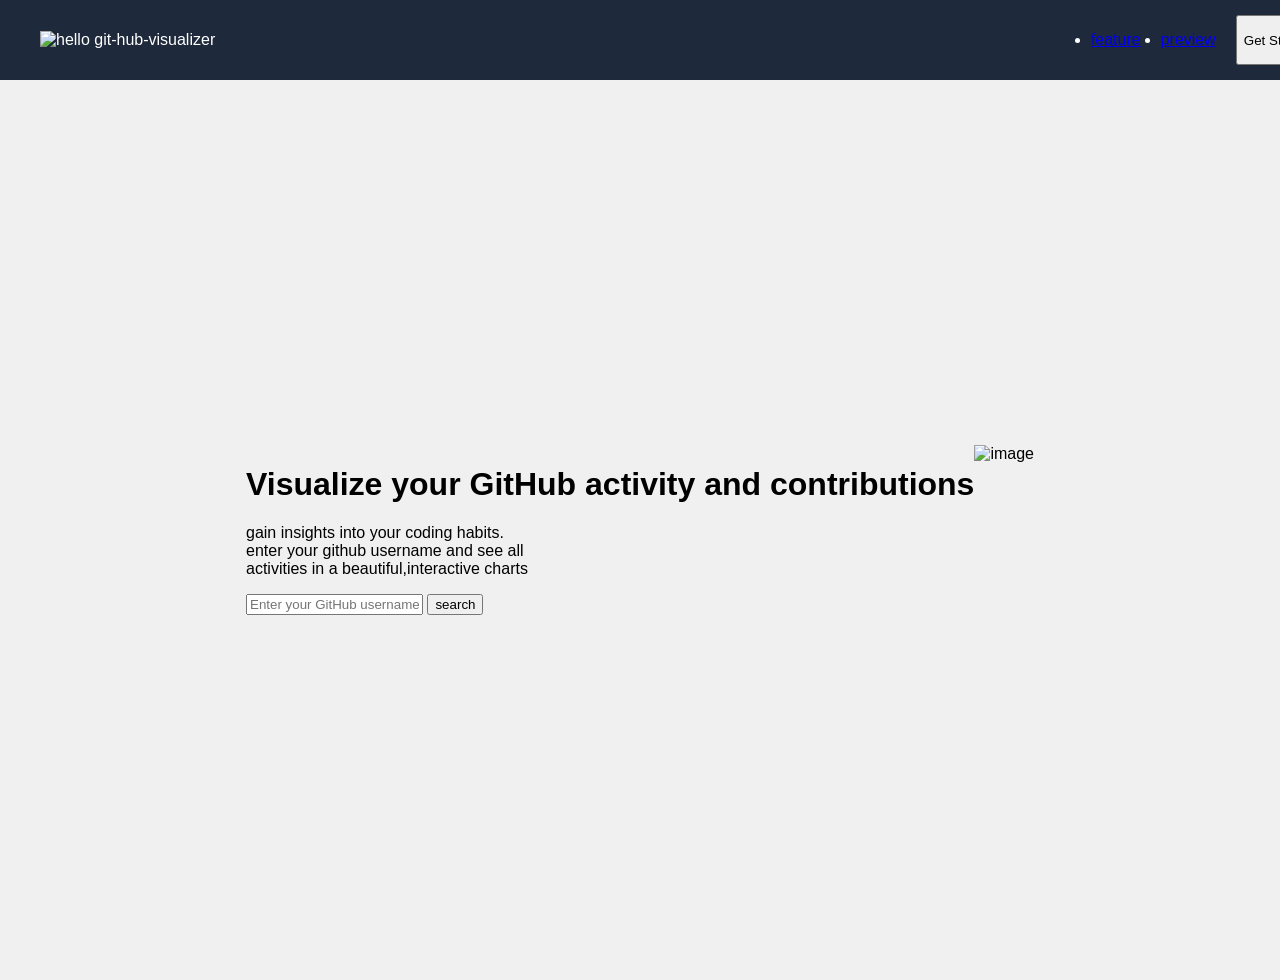
==== index.html @ facfb9b6 "@@@" ====
<!DOCTYPE html>
<html lang="en">
<head>
    <meta charset="UTF-8">
    <meta name="viewport" content="width=device-width, initial-scale=1.0">
    <title>git-hub-visualizer</title>
    <link rel="stylesheet" href="style.css">
</head>
<body>
    <header class="header">
            <div class="logo">
                <img src="" alt="hello" srcset="">
                <span>git-hub-visualizer</span>
            </div>
            <nav class="nav">
                <ul class="links">
                    <li><a href="#">feature</a></li>
                    <li><a href="#">preview</a></li>
                </ul>
                <button>Get Started</button>
            </nav>
    </header>
    <main class="main">
        <div class="container">
            <div class="left">
                <h1 class="main_head">Visualize your GitHub activity and contributions</h1>
                <p class="main_para">
                    gain insights into your coding habits. <br>
                    enter your github username and see all <br>
                    activities in a beautiful,interactive charts
                </p>
                <input type="text" id="input" placeholder="Enter your GitHub username">
                <button id="search-btn">search</button>
            </div>
            <div class="right">
                <img src="" alt="image  " srcset="">
            </div>
        </div>
    </main>
  
       <script src="script.js"></script>
</body>
</html>
---- style.css ----
body {
    margin: 0;
    font-family: Arial, sans-serif;
    background-color: #f0f0f0;
    height: 100vh;
}

/* header elements */

.header {
    width: 100% ;
    display: flex;
    justify-content: space-between;
    align-items: center;
    padding: 15px 40px;
    background-color: #1e293b;
    color: #fff;

}
.nav{
    display: flex;
    gap:20px;
    text-decoration: none;
}

.links {
    display: flex;
    gap: 20px;
    text-decoration: none ;
}

.button {
    padding: 10px 20px;
    background-color: rgb(189, 116, 22);
    color: #fff;
    border: none;
    border-radius: 5px;
    cursor: pointer;
}

/* ......... */

.main {
    display: flex;
    justify-content: center;
    align-items: center;
    height: 100%;
}

.container {
    
    padding: 20px;
    display: flex;
}
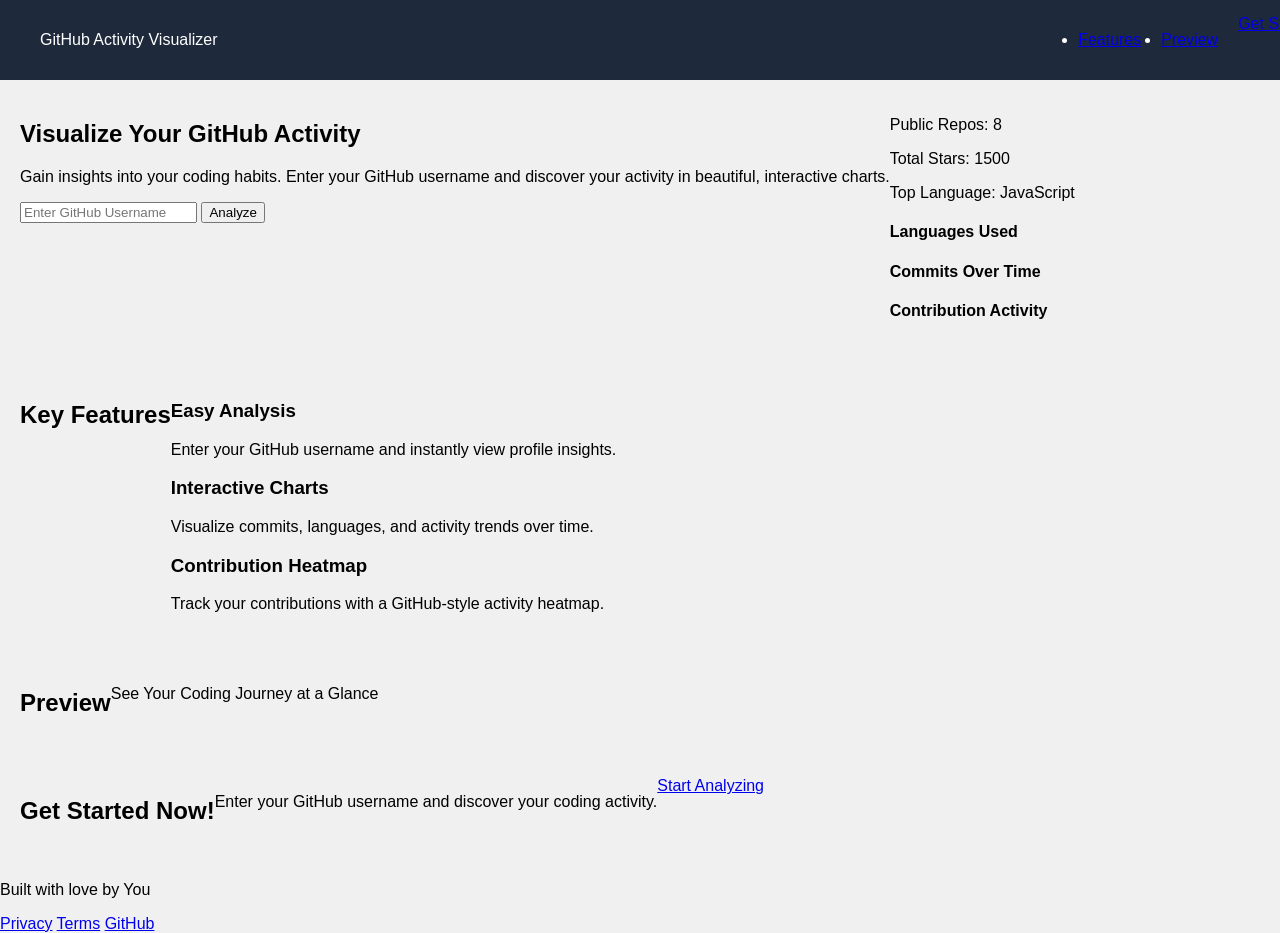
==== commit a6db6f2b: "feat : adding page elements" ====
--- a/index.html
+++ b/index.html
@@ -3,41 +3,118 @@
 <head>
     <meta charset="UTF-8">
     <meta name="viewport" content="width=device-width, initial-scale=1.0">
-    <title>git-hub-visualizer</title>
+    <title>GitHub Activity Visualizer</title>
     <link rel="stylesheet" href="style.css">
 </head>
 <body>
+    <div class="page-bg"></div>
     <header class="header">
-            <div class="logo">
-                <img src="" alt="hello" srcset="">
-                <span>git-hub-visualizer</span>
+        <div class="logo">GitHub Activity Visualizer</div>
+        <nav class="nav">
+            <ul class="links">
+                <li><a href="#features">Features</a></li>
+                <li><a href="#preview">Preview</a></li>
+            </ul>
+            <a class="primary-btn small" href="#get-started">Get Started</a>
+        </nav>
+    </header>
+
+    <main>
+        <section class="hero section">
+            <div class="container hero-grid">
+                <div class="left">
+                    <h1 class="main-head">Visualize Your GitHub Activity</h1>
+                    <p class="main-para">
+                        Gain insights into your coding habits. Enter your GitHub username and discover your activity
+                        in beautiful, interactive charts.
+                    </p>
+
+                    <div class="input-row" id="get-started">
+                        <input type="text" id="input" placeholder="Enter GitHub Username">
+                        <button id="search-btn" class="primary-btn">Analyze</button>
+                    </div>
+                </div>
+
+                <div class="right">
+                    <article class="preview-card">
+                        <div class="panel profile-panel">
+                            <div class="avatar"></div>
+                            <div class="profile-text">
+                                <p>Public Repos: 8</p>
+                                <p>Total Stars: 1500</p>
+                                <p>Top Language: JavaScript</p>
+                            </div>
+                        </div>
+                        <div class="panel lang-panel">
+                            <h4>Languages Used</h4>
+                            <div class="bars">
+                                <span></span><span></span><span></span><span></span>
+                            </div>
+                        </div>
+                        <div class="panel commits-panel">
+                            <h4>Commits Over Time</h4>
+                            <div class="line-chart"></div>
+                        </div>
+                        <div class="panel contribution-panel">
+                            <h4>Contribution Activity</h4>
+                            <div class="heatmap-grid">
+                                <i></i><i></i><i></i><i></i><i></i><i></i><i></i>
+                                <i></i><i></i><i></i><i></i><i></i><i></i><i></i>
+                                <i></i><i></i><i></i><i></i><i></i><i></i><i></i>
+                                <i></i><i></i><i></i><i></i><i></i><i></i><i></i>
+                            </div>
+                        </div>
+                    </article>
+                </div>
             </div>
-            <nav class="nav">
-                <ul class="links">
-                    <li><a href="#">feature</a></li>
-                    <li><a href="#">preview</a></li>
-                </ul>
-                <button>Get Started</button>
-            </nav>
-    </header>
-    <main class="main">
-        <div class="container">
-            <div class="left">
-                <h1 class="main_head">Visualize your GitHub activity and contributions</h1>
-                <p class="main_para">
-                    gain insights into your coding habits. <br>
-                    enter your github username and see all <br>
-                    activities in a beautiful,interactive charts
-                </p>
-                <input type="text" id="input" placeholder="Enter your GitHub username">
-                <button id="search-btn">search</button>
+        </section>
+
+        <section class="section" id="features">
+            <div class="container">
+                <h2>Key Features</h2>
+                <div class="features-grid">
+                    <article class="feature-card">
+                        <h3>Easy Analysis</h3>
+                        <p>Enter your GitHub username and instantly view profile insights.</p>
+                    </article>
+                    <article class="feature-card">
+                        <h3>Interactive Charts</h3>
+                        <p>Visualize commits, languages, and activity trends over time.</p>
+                    </article>
+                    <article class="feature-card">
+                        <h3>Contribution Heatmap</h3>
+                        <p>Track your contributions with a GitHub-style activity heatmap.</p>
+                    </article>
+                </div>
             </div>
-            <div class="right">
-                <img src="" alt="image  " srcset="">
+        </section>
+
+        <section class="section preview-section" id="preview">
+            <div class="container">
+                <h2>Preview</h2>
+                <p class="subtitle">See Your Coding Journey at a Glance</p>
+                <div class="preview-copy-card"></div>
             </div>
+        </section>
+
+        <section class="section cta-section">
+            <div class="container center">
+                <h2>Get Started Now!</h2>
+                <p>Enter your GitHub username and discover your coding activity.</p>
+                <a class="primary-btn" href="#get-started">Start Analyzing</a>
+            </div>
+        </section>
+    </main>
+
+    <footer class="footer">
+        <p>Built with love by You</p>
+        <div class="footer-links">
+            <a href="#">Privacy</a>
+            <a href="#">Terms</a>
+            <a href="https://github.com" target="_blank" rel="noopener noreferrer">GitHub</a>
         </div>
-    </main>
-  
-       <script src="script.js"></script>
+    </footer>
+
+    <script src="script.js"></script>
 </body>
 </html>
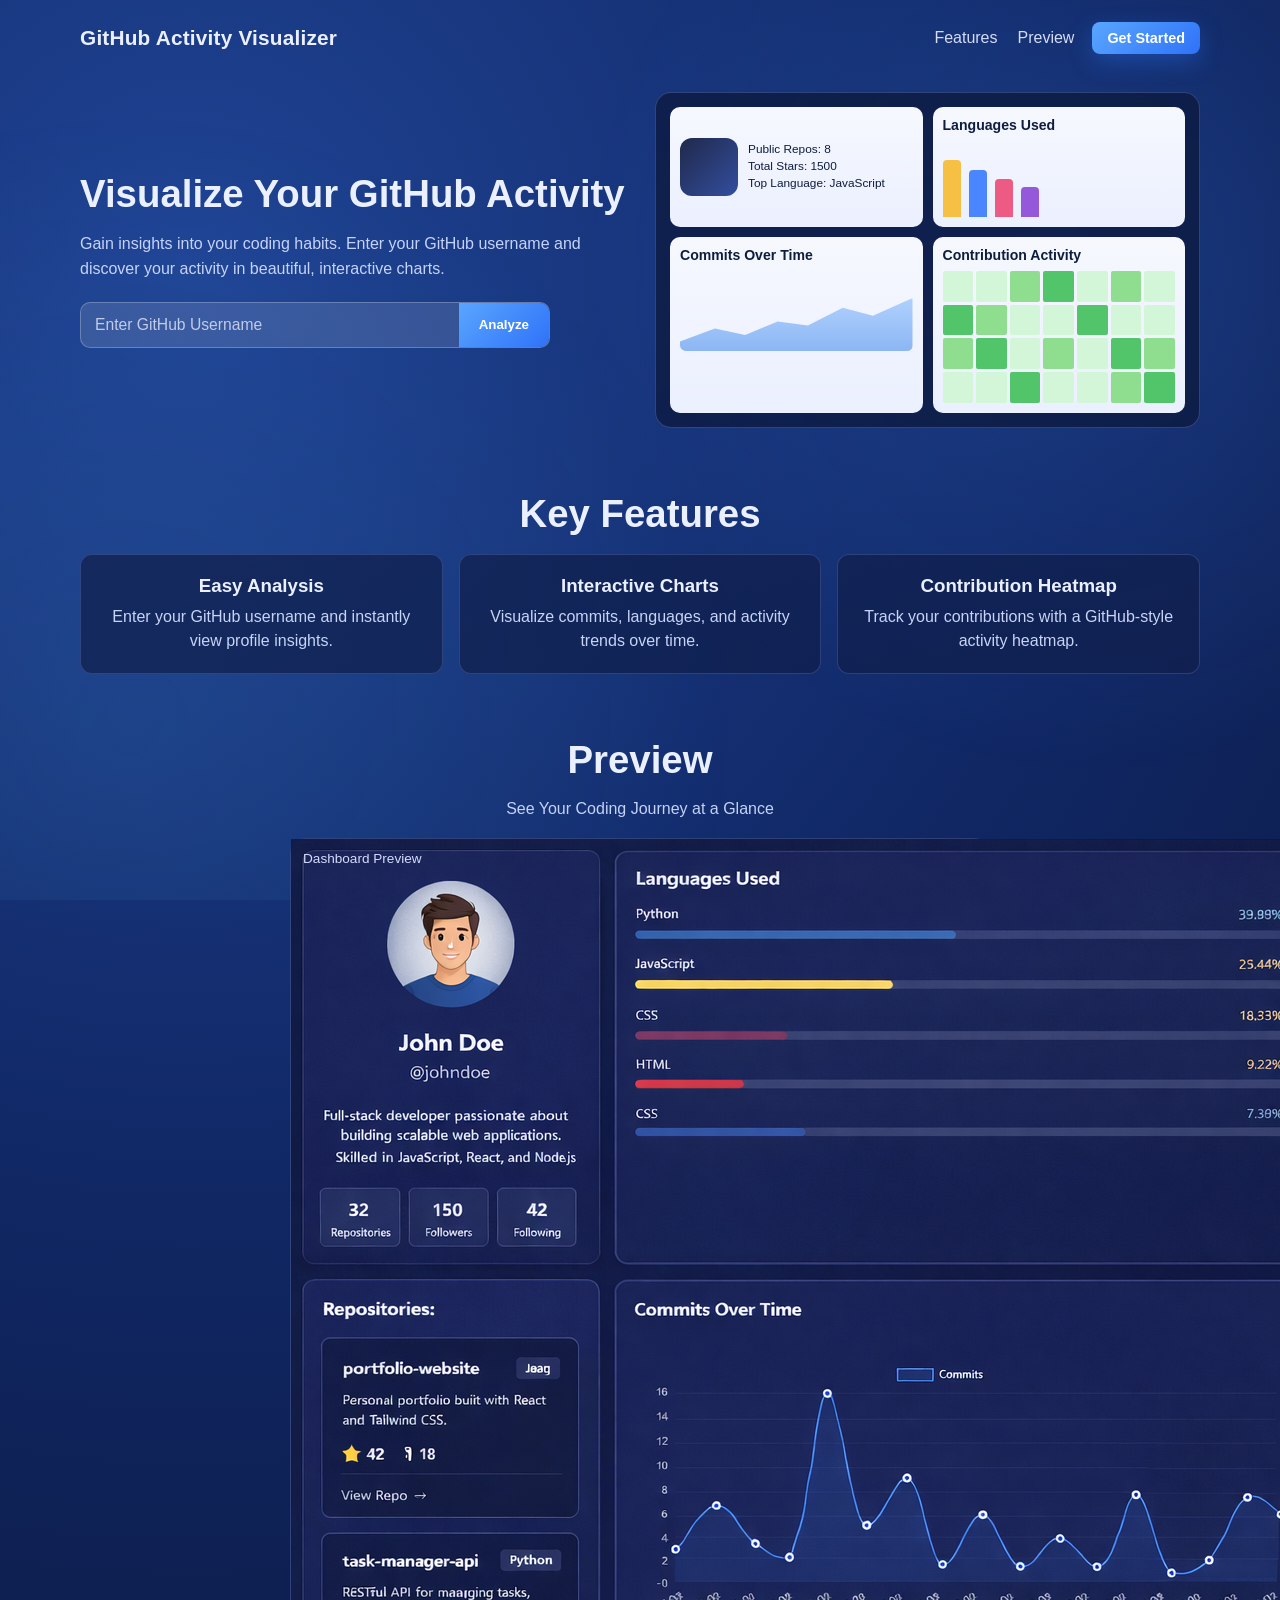
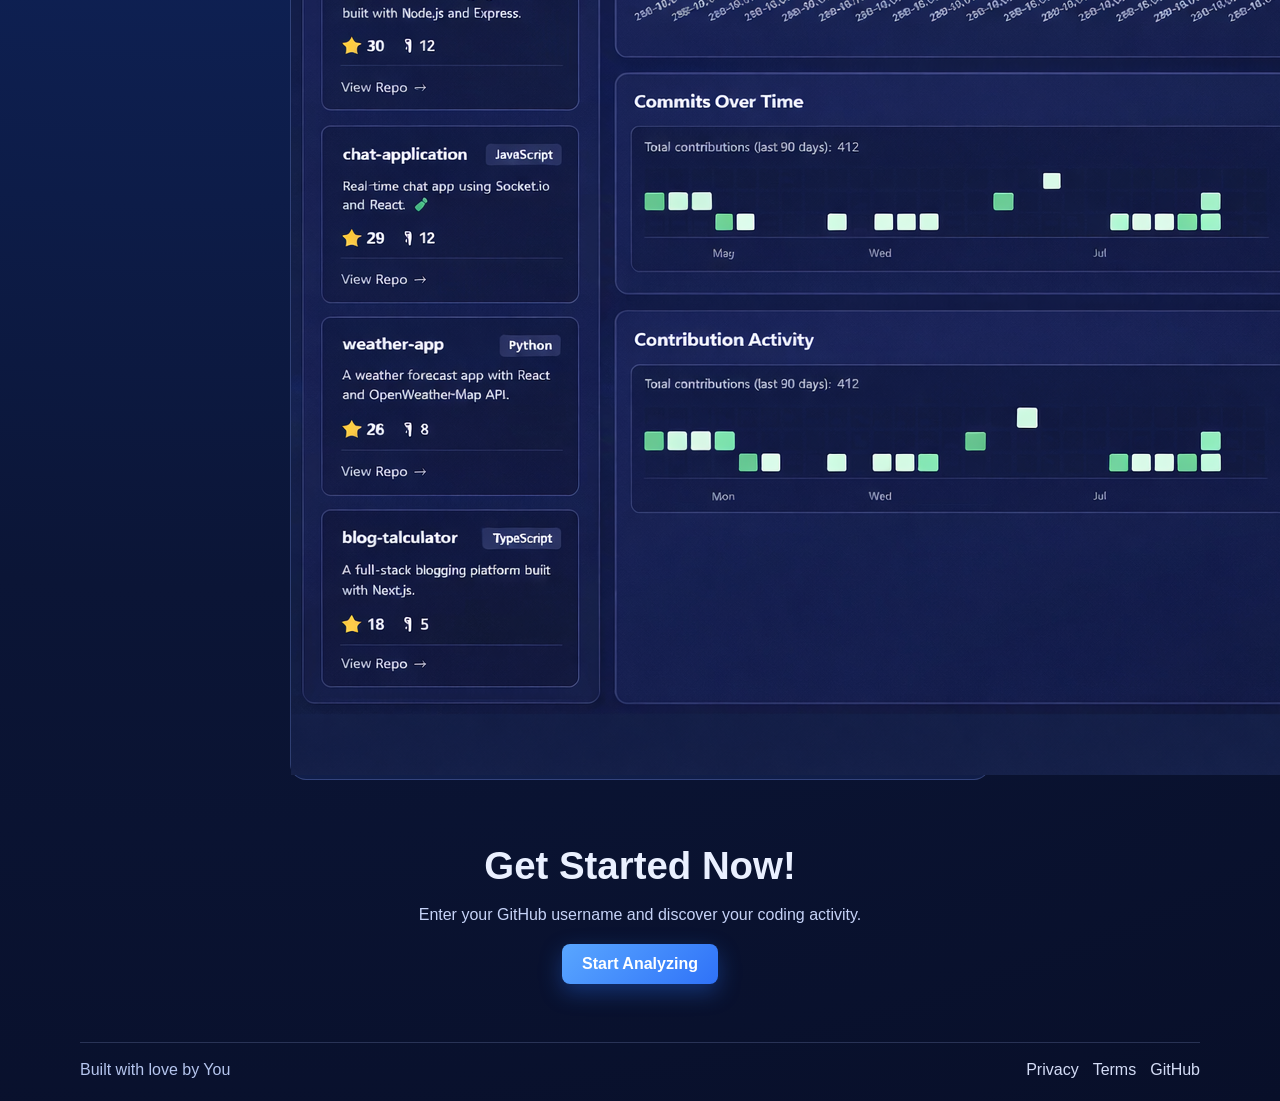
==== commit d4880c14: "feat : add preview image" ====
--- a/index.html
+++ b/index.html
@@ -93,7 +93,9 @@
             <div class="container">
                 <h2>Preview</h2>
                 <p class="subtitle">See Your Coding Journey at a Glance</p>
-                <div class="preview-copy-card"></div>
+                <div class="preview-copy-card">
+                    <img src="./assests/image/ChatGPT Image Apr 9, 2026, 09_20_04 AM.png" alt="" srcset="">
+                </div>
             </div>
         </section>
 
--- a/style.css
+++ b/style.css
@@ -1,54 +1,381 @@
+* {
+    box-sizing: border-box;
+}
+
+html,
 body {
     margin: 0;
-    font-family: Arial, sans-serif;
-    background-color: #f0f0f0;
-    height: 100vh;
-}
-
-/* header elements */
+    padding: 0;
+}
+
+body {
+    font-family: "Segoe UI", Arial, sans-serif;
+    color: #eaf0ff;
+    background: radial-gradient(circle at 15% 10%, #1f4394 0%, #102764 35%, #0b1536 72%, #080f29 100%);
+    min-height: 100vh;
+    position: relative;
+}
+
+.page-bg {
+    position: fixed;
+    inset: 0;
+    pointer-events: none;
+    background: radial-gradient(circle at 85% 30%, rgba(71, 140, 255, 0.18), transparent 40%),
+        radial-gradient(circle at 10% 80%, rgba(89, 194, 255, 0.1), transparent 45%);
+}
+
+.container {
+    width: min(1120px, 92%);
+    margin: 0 auto;
+}
+
+.section {
+    position: relative;
+    z-index: 2;
+    padding: 32px 0;
+}
 
 .header {
-    width: 100% ;
+    position: relative;
+    z-index: 3;
+    width: min(1120px, 92%);
+    margin: 0 auto;
+    padding: 22px 0;
     display: flex;
     justify-content: space-between;
     align-items: center;
-    padding: 15px 40px;
-    background-color: #1e293b;
+}
+
+.logo {
+    font-size: 1.3rem;
+    font-weight: 700;
+    letter-spacing: 0.2px;
+}
+
+.nav {
+    display: flex;
+    align-items: center;
+    gap: 18px;
+}
+
+.links {
+    list-style: none;
+    margin: 0;
+    padding: 0;
+    display: flex;
+    gap: 20px;
+}
+
+.links a,
+.footer-links a {
+    text-decoration: none;
+    color: #d4dcf6;
+}
+
+.links a:hover,
+.footer-links a:hover {
+    color: #ffffff;
+}
+
+.primary-btn {
+    border: 0;
+    cursor: pointer;
+    display: inline-flex;
+    align-items: center;
+    justify-content: center;
+    background: linear-gradient(135deg, #59a6ff, #2f72f8);
     color: #fff;
-
-}
-.nav{
-    display: flex;
-    gap:20px;
+    padding: 11px 20px;
+    border-radius: 8px;
     text-decoration: none;
-}
-
-.links {
-    display: flex;
-    gap: 20px;
-    text-decoration: none ;
-}
-
-.button {
-    padding: 10px 20px;
-    background-color: rgb(189, 116, 22);
-    color: #fff;
+    font-weight: 600;
+    transition: transform 0.2s ease, box-shadow 0.2s ease;
+    box-shadow: 0 8px 22px rgba(41, 114, 246, 0.35);
+}
+
+.primary-btn:hover {
+    transform: translateY(-1px);
+    box-shadow: 0 10px 24px rgba(51, 122, 249, 0.45);
+}
+
+.primary-btn.small {
+    padding: 8px 15px;
+    font-size: 0.9rem;
+}
+
+.hero {
+    padding-top: 16px;
+}
+
+.hero-grid {
+    display: grid;
+    grid-template-columns: 1fr 1fr;
+    gap: 30px;
+    align-items: center;
+}
+
+.main-head {
+    margin: 0 0 16px;
+    font-size: clamp(2rem, 3vw, 3rem);
+    line-height: 1.12;
+}
+
+.main-para {
+    margin: 0 0 20px;
+    color: #c6d3f8;
+    max-width: 520px;
+    line-height: 1.6;
+}
+
+.input-row {
+    display: flex;
+    max-width: 470px;
+    border-radius: 10px;
+    overflow: hidden;
+    background-color: rgba(255, 255, 255, 0.12);
+    border: 1px solid rgba(255, 255, 255, 0.24);
+}
+
+#input {
+    flex: 1;
     border: none;
-    border-radius: 5px;
-    cursor: pointer;
-}
-
-/* ......... */
-
-.main {
-    display: flex;
-    justify-content: center;
-    align-items: center;
-    height: 100%;
-}
-
-.container {
-    
-    padding: 20px;
-    display: flex;
+    outline: none;
+    padding: 13px 14px;
+    font-size: 0.98rem;
+    color: #f7f9ff;
+    background: transparent;
+}
+
+#input::placeholder {
+    color: #c1cce8;
+}
+
+#search-btn {
+    border-radius: 0;
+    box-shadow: none;
+    padding-inline: 20px;
+}
+
+.preview-card {
+    background: rgba(12, 23, 58, 0.7);
+    border: 1px solid rgba(146, 175, 255, 0.26);
+    border-radius: 16px;
+    padding: 14px;
+    display: grid;
+    grid-template-columns: 1fr 1fr;
+    gap: 10px;
+    backdrop-filter: blur(3px);
+}
+
+.panel {
+    background: linear-gradient(180deg, #f6f8fe, #ebf0ff);
+    color: #0f1d3d;
+    border-radius: 10px;
+    padding: 10px;
+}
+
+.panel h4 {
+    margin: 0 0 8px;
+    font-size: 0.88rem;
+}
+
+.profile-panel {
+    display: flex;
+    gap: 10px;
+    align-items: center;
+}
+
+.avatar {
+    width: 58px;
+    height: 58px;
+    border-radius: 12px;
+    background: linear-gradient(135deg, #20294b, #334e9f);
+}
+
+.profile-text p {
+    margin: 0 0 3px;
+    font-size: 0.74rem;
+}
+
+.bars {
+    display: flex;
+    align-items: flex-end;
+    gap: 8px;
+    height: 76px;
+}
+
+.bars span {
+    display: block;
+    width: 18px;
+    border-radius: 4px 4px 0 0;
+}
+
+.bars span:nth-child(1) {
+    height: 75%;
+    background: #f5c043;
+}
+
+.bars span:nth-child(2) {
+    height: 62%;
+    background: #4a86ff;
+}
+
+.bars span:nth-child(3) {
+    height: 50%;
+    background: #ed5b84;
+}
+
+.bars span:nth-child(4) {
+    height: 40%;
+    background: #9658da;
+}
+
+.line-chart {
+    width: 100%;
+    height: 80px;
+    background: linear-gradient(180deg, #b7d6ff 20%, #8cb6f4 100%);
+    clip-path: polygon(0% 88%, 15% 72%, 28% 80%, 42% 63%, 55% 68%, 70% 46%, 83% 56%, 100% 34%, 100% 100%, 0% 100%);
+    border-radius: 6px;
+}
+
+.heatmap-grid {
+    display: grid;
+    grid-template-columns: repeat(7, 1fr);
+    gap: 3px;
+}
+
+.heatmap-grid i {
+    display: block;
+    width: 100%;
+    aspect-ratio: 1;
+    border-radius: 2px;
+    background: #d4f6d8;
+}
+
+.heatmap-grid i:nth-child(3n) {
+    background: #8fde8f;
+}
+
+.heatmap-grid i:nth-child(4n) {
+    background: #52c56b;
+}
+
+h2 {
+    margin: 0 0 18px;
+    text-align: center;
+    font-size: clamp(1.8rem, 3vw, 2.4rem);
+}
+
+.features-grid {
+    display: grid;
+    grid-template-columns: repeat(3, 1fr);
+    gap: 16px;
+}
+
+.feature-card {
+    background: rgba(17, 30, 74, 0.7);
+    border: 1px solid rgba(149, 173, 245, 0.22);
+    border-radius: 12px;
+    padding: 20px 16px;
+    text-align: center;
+}
+
+.feature-card h3 {
+    margin: 0 0 8px;
+}
+
+.feature-card p {
+    margin: 0;
+    color: #c8d4f6;
+    line-height: 1.5;
+}
+
+.preview-section .subtitle {
+    text-align: center;
+    margin: 0 0 20px;
+    color: #c5d2f7;
+}
+
+.preview-copy-card {
+    width: min(700px, 92%);
+    margin: 0 auto;
+    border-radius: 16px;
+    min-height: 260px;
+    background: linear-gradient(160deg, rgba(24, 41, 97, 0.8), rgba(17, 31, 75, 0.9));
+    border: 1px solid rgba(149, 172, 247, 0.24);
+    position: relative;
+}
+
+.preview-copy-card::before {
+    content: "Dashboard Preview";
+    position: absolute;
+    top: 12px;
+    left: 12px;
+    font-size: 0.85rem;
+    color: #d2dcfb;
+}
+
+.cta-section .center {
+    text-align: center;
+}
+
+.cta-section p {
+    color: #c6d3f8;
+    margin: 0 0 20px;
+}
+
+.footer {
+    width: min(1120px, 92%);
+    margin: 26px auto 0;
+    padding: 18px 0 22px;
+    border-top: 1px solid rgba(170, 190, 250, 0.2);
+    display: flex;
+    justify-content: space-between;
+    align-items: center;
+    color: #b5c5ee;
+    position: relative;
+    z-index: 2;
+}
+
+.footer p {
+    margin: 0;
+}
+
+.footer-links {
+    display: flex;
+    gap: 14px;
+}
+
+@media (max-width: 980px) {
+    .hero-grid,
+    .features-grid {
+        grid-template-columns: 1fr;
+    }
+
+    .right {
+        max-width: 680px;
+    }
+}
+
+@media (max-width: 600px) {
+    .header {
+        flex-direction: column;
+        gap: 14px;
+    }
+
+    .input-row {
+        flex-direction: column;
+        border-radius: 12px;
+        overflow: hidden;
+    }
+
+    #search-btn {
+        border-radius: 0;
+        width: 100%;
+    }
+
+    .footer {
+        flex-direction: column;
+        gap: 10px;
+    }
 }
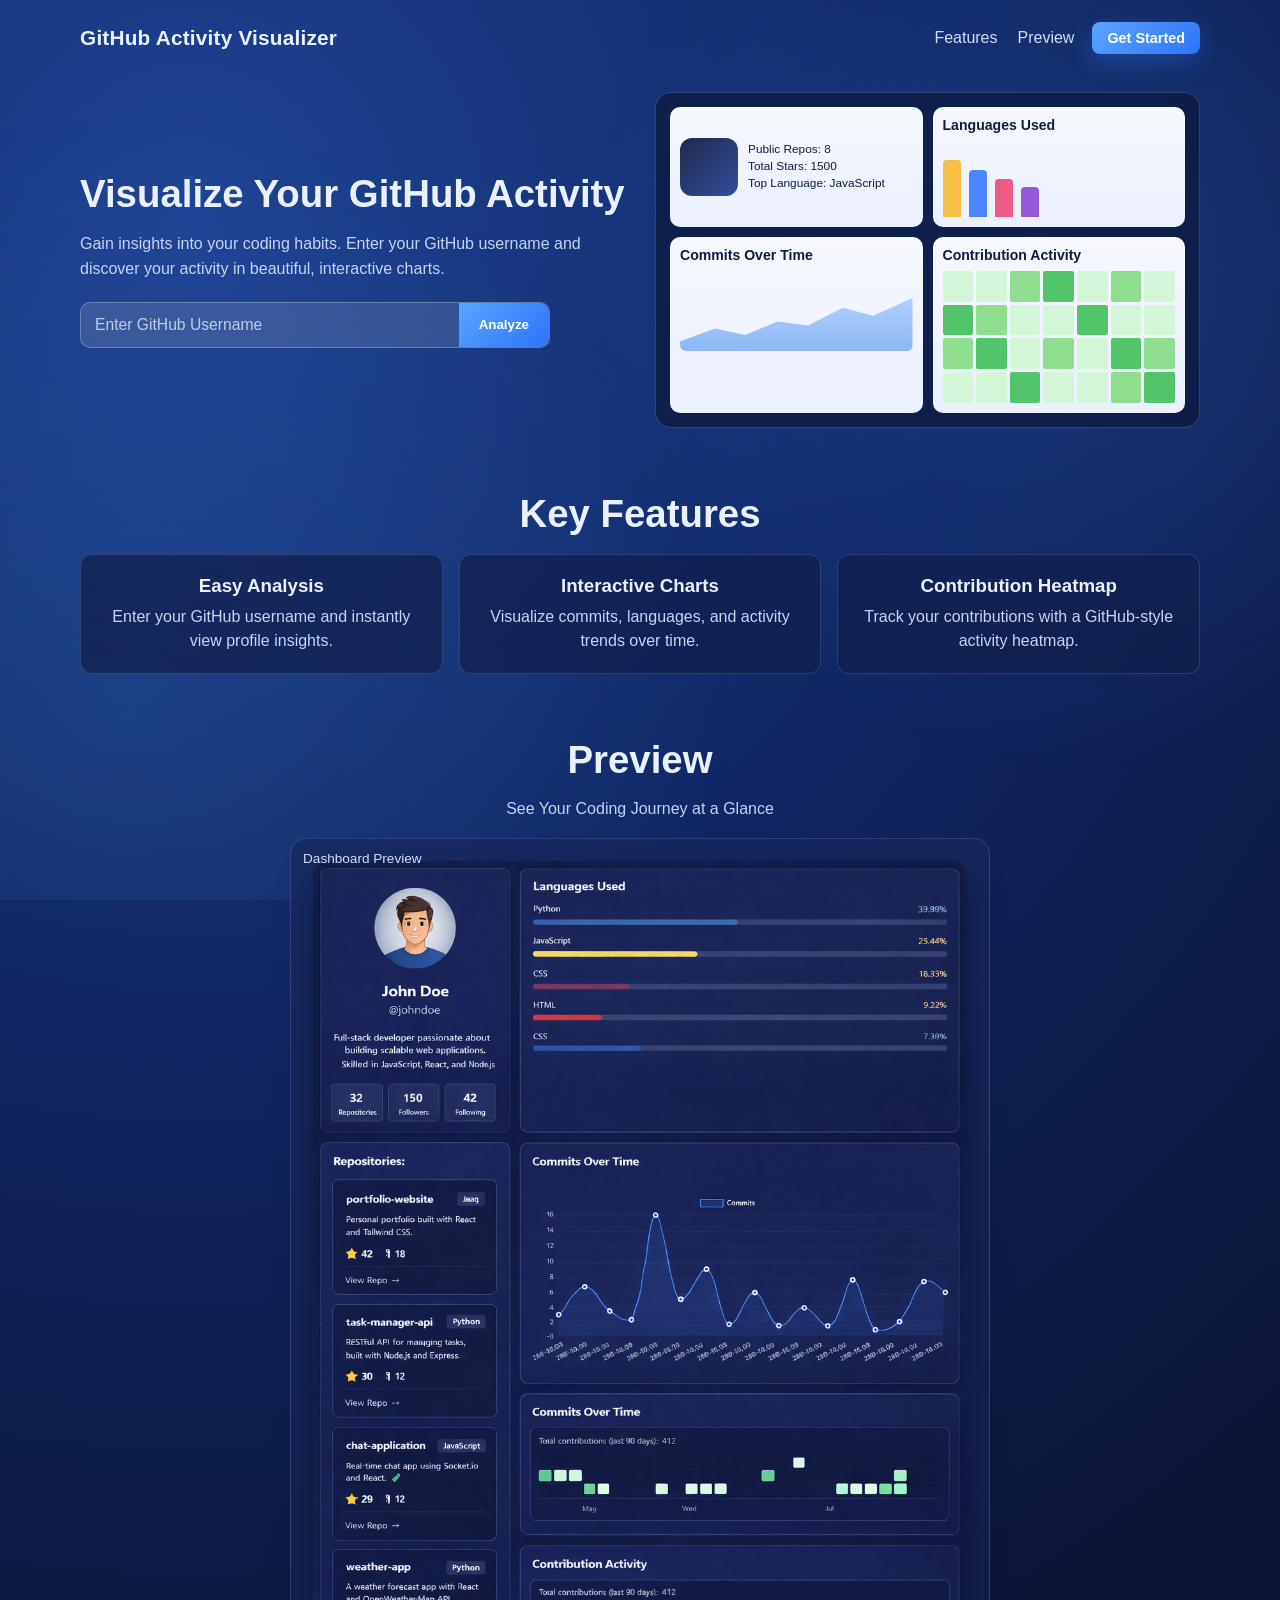
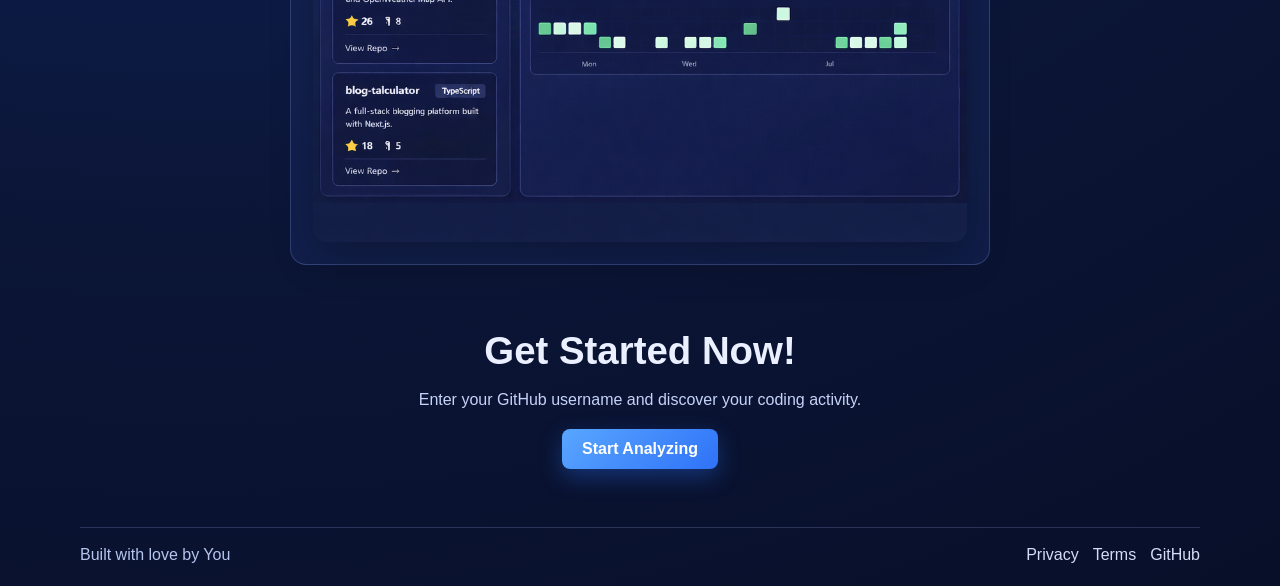
==== commit ec5336b3: "feat : add fevicon" ====
--- a/index.html
+++ b/index.html
@@ -5,6 +5,7 @@
     <meta name="viewport" content="width=device-width, initial-scale=1.0">
     <title>GitHub Activity Visualizer</title>
     <link rel="stylesheet" href="style.css">
+    <link rel="icon" type="image/x-icon" href="./assets/image/favicon.png">
 </head>
 <body>
     <div class="page-bg"></div>
--- a/style.css
+++ b/style.css
@@ -301,9 +301,23 @@
     margin: 0 auto;
     border-radius: 16px;
     min-height: 260px;
+    padding: 22px;
     background: linear-gradient(160deg, rgba(24, 41, 97, 0.8), rgba(17, 31, 75, 0.9));
     border: 1px solid rgba(149, 172, 247, 0.24);
     position: relative;
+    display: flex;
+    justify-content: center;
+    align-items: center;
+}
+
+.preview-copy-card img {
+    display: block;
+    max-width: 100%;
+    max-height: 100%;
+    height: auto;
+    border-radius: 14px;
+    object-fit: contain;
+    box-shadow: 0 16px 40px rgba(0, 0, 0, 0.25);
 }
 
 .preview-copy-card::before {
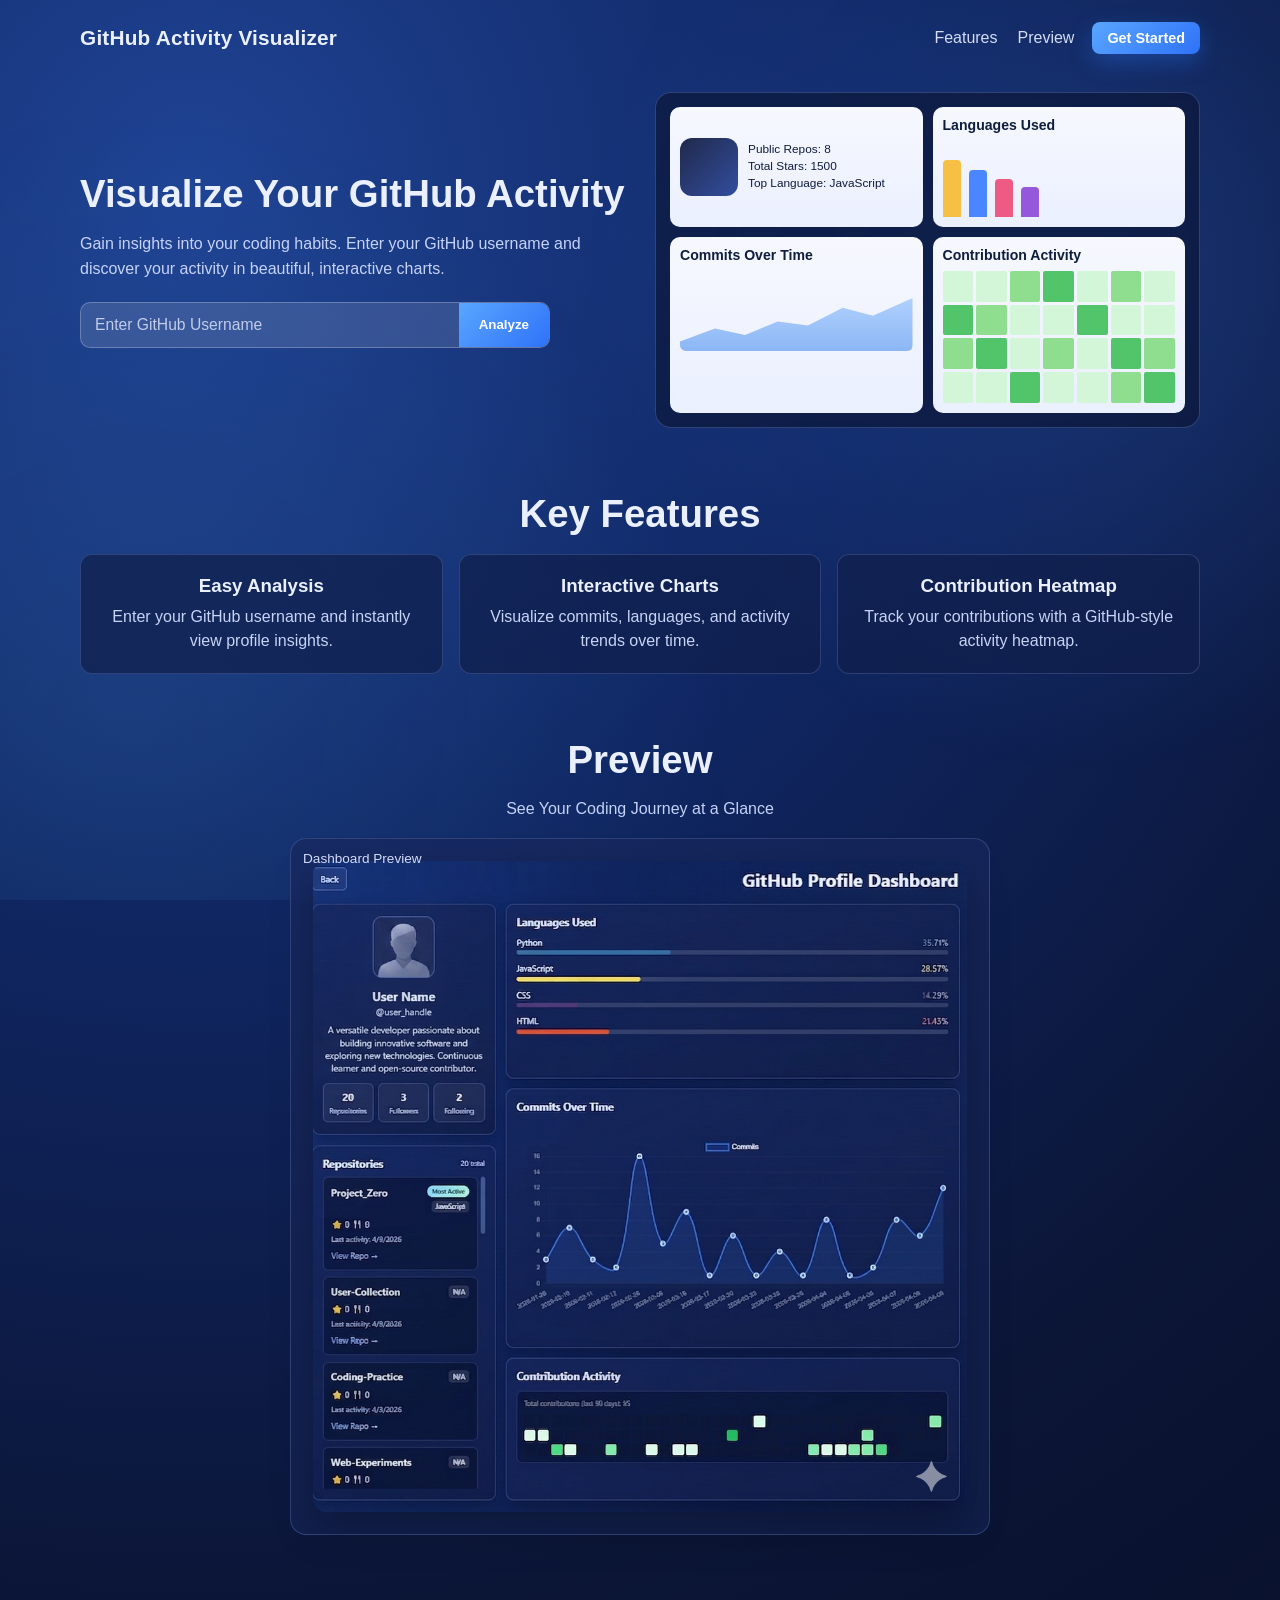
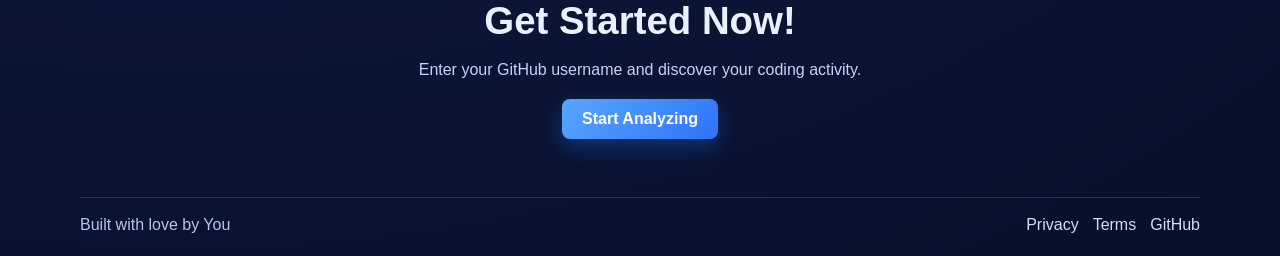
==== commit dcba8a6a: "feat : add new demo image" ====
--- a/index.html
+++ b/index.html
@@ -5,7 +5,7 @@
     <meta name="viewport" content="width=device-width, initial-scale=1.0">
     <title>GitHub Activity Visualizer</title>
     <link rel="stylesheet" href="style.css">
-    <link rel="icon" type="image/x-icon" href="./assets/image/favicon.png">
+    <link rel="icon" type="image/x-icon" href="./assets/image/fevicon.png">
 </head>
 <body>
     <div class="page-bg"></div>
@@ -95,7 +95,7 @@
                 <h2>Preview</h2>
                 <p class="subtitle">See Your Coding Journey at a Glance</p>
                 <div class="preview-copy-card">
-                    <img src="./assests/image/ChatGPT Image Apr 9, 2026, 09_20_04 AM.png" alt="" srcset="">
+                    <img src="./assets/image/demo.png" alt="" srcset="">
                 </div>
             </div>
         </section>
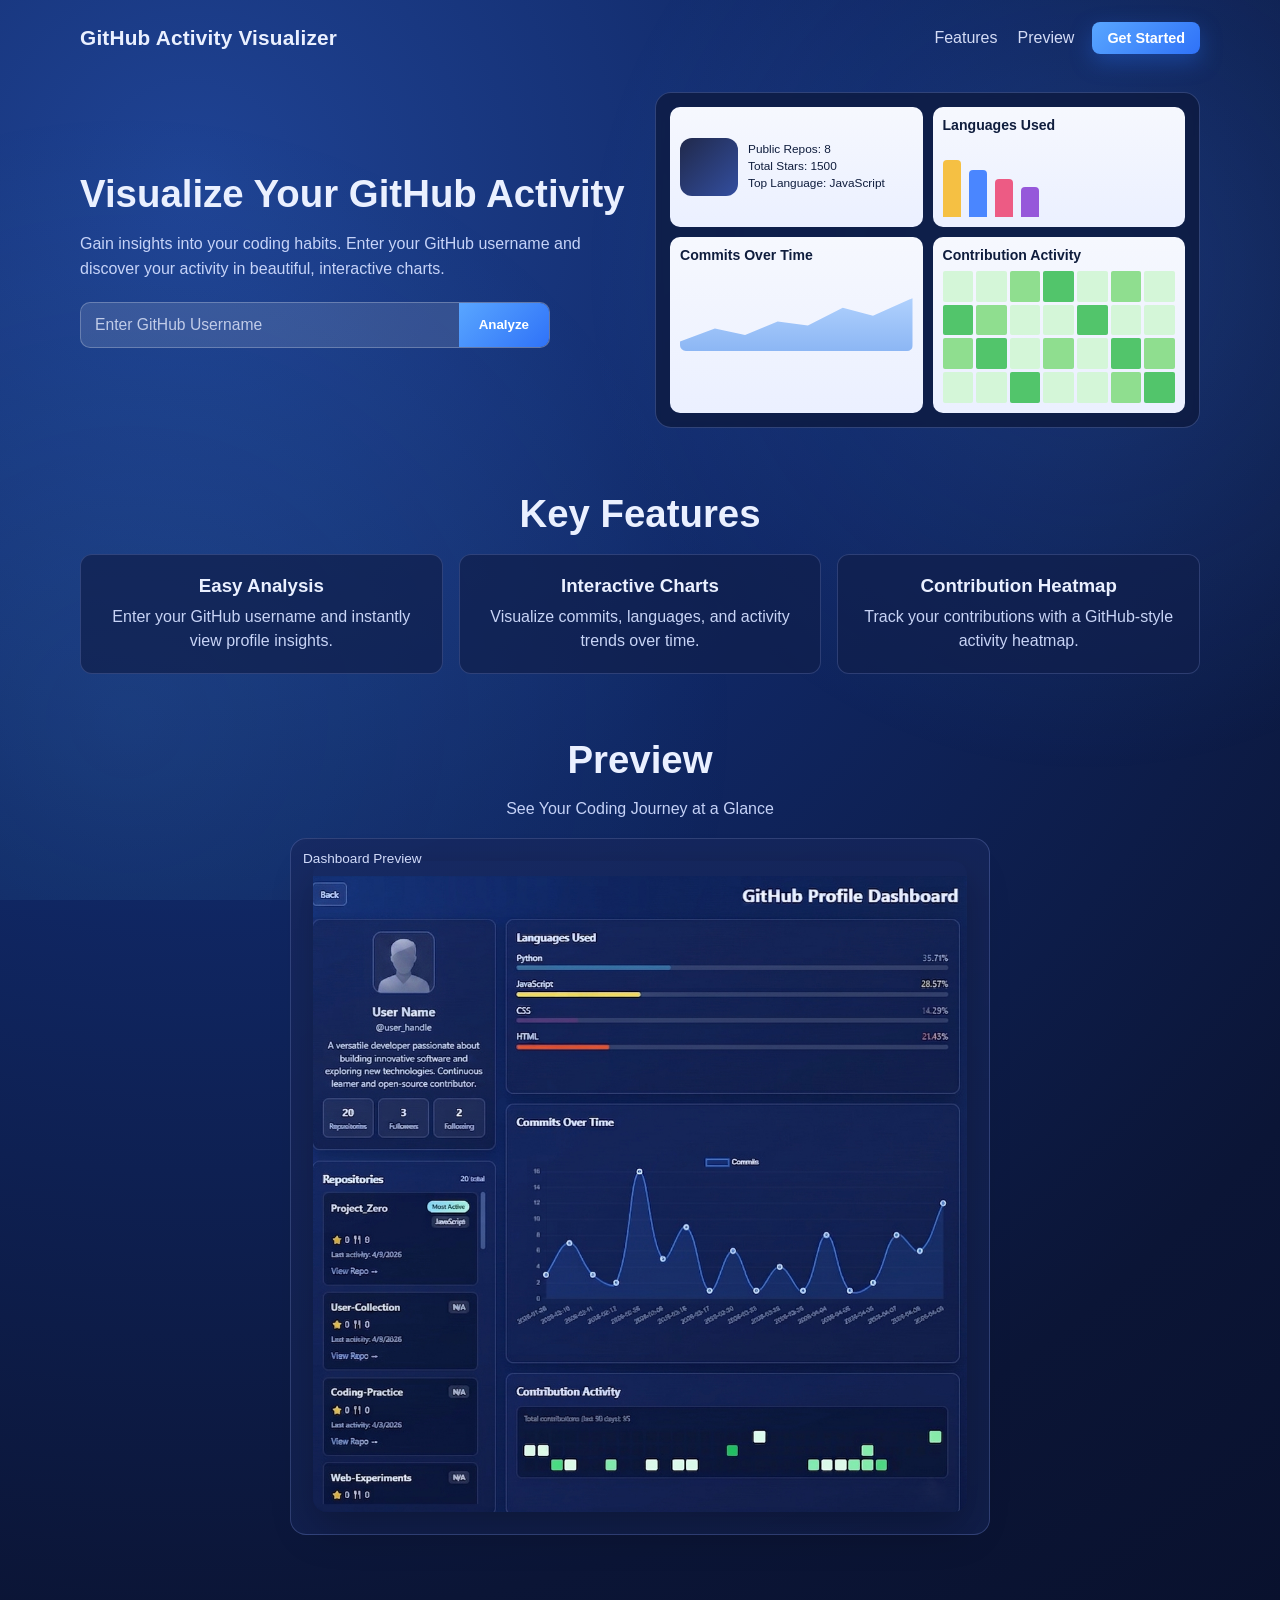
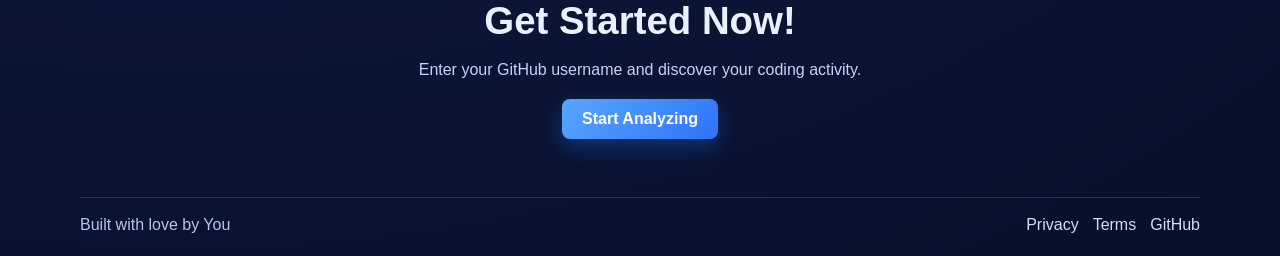
==== commit 1b85a53c: "fix : change the js, css and fevicon configuration" ====
--- a/index.html
+++ b/index.html
@@ -4,8 +4,8 @@
     <meta charset="UTF-8">
     <meta name="viewport" content="width=device-width, initial-scale=1.0">
     <title>GitHub Activity Visualizer</title>
-    <link rel="stylesheet" href="style.css">
-    <link rel="icon" type="image/x-icon" href="./assets/image/fevicon.png">
+    <link rel="stylesheet" href="./css/main.css">
+    <link rel="icon" type="image/x-icon" href="./assets/image/icons/">
 </head>
 <body>
     <div class="page-bg"></div>
@@ -118,6 +118,6 @@
         </div>
     </footer>
 
-    <script src="script.js"></script>
+    <script src="./js/main.js"></script>
 </body>
 </html>
--- a/css/main.css
+++ b/css/main.css
@@ -0,0 +1,395 @@
+* {
+    box-sizing: border-box;
+}
+
+html,
+body {
+    margin: 0;
+    padding: 0;
+}
+
+body {
+    font-family: "Segoe UI", Arial, sans-serif;
+    color: #eaf0ff;
+    background: radial-gradient(circle at 15% 10%, #1f4394 0%, #102764 35%, #0b1536 72%, #080f29 100%);
+    min-height: 100vh;
+    position: relative;
+}
+
+.page-bg {
+    position: fixed;
+    inset: 0;
+    pointer-events: none;
+    background: radial-gradient(circle at 85% 30%, rgba(71, 140, 255, 0.18), transparent 40%),
+        radial-gradient(circle at 10% 80%, rgba(89, 194, 255, 0.1), transparent 45%);
+}
+
+.container {
+    width: min(1120px, 92%);
+    margin: 0 auto;
+}
+
+.section {
+    position: relative;
+    z-index: 2;
+    padding: 32px 0;
+}
+
+.header {
+    position: relative;
+    z-index: 3;
+    width: min(1120px, 92%);
+    margin: 0 auto;
+    padding: 22px 0;
+    display: flex;
+    justify-content: space-between;
+    align-items: center;
+}
+
+.logo {
+    font-size: 1.3rem;
+    font-weight: 700;
+    letter-spacing: 0.2px;
+}
+
+.nav {
+    display: flex;
+    align-items: center;
+    gap: 18px;
+}
+
+.links {
+    list-style: none;
+    margin: 0;
+    padding: 0;
+    display: flex;
+    gap: 20px;
+}
+
+.links a,
+.footer-links a {
+    text-decoration: none;
+    color: #d4dcf6;
+}
+
+.links a:hover,
+.footer-links a:hover {
+    color: #ffffff;
+}
+
+.primary-btn {
+    border: 0;
+    cursor: pointer;
+    display: inline-flex;
+    align-items: center;
+    justify-content: center;
+    background: linear-gradient(135deg, #59a6ff, #2f72f8);
+    color: #fff;
+    padding: 11px 20px;
+    border-radius: 8px;
+    text-decoration: none;
+    font-weight: 600;
+    transition: transform 0.2s ease, box-shadow 0.2s ease;
+    box-shadow: 0 8px 22px rgba(41, 114, 246, 0.35);
+}
+
+.primary-btn:hover {
+    transform: translateY(-1px);
+    box-shadow: 0 10px 24px rgba(51, 122, 249, 0.45);
+}
+
+.primary-btn.small {
+    padding: 8px 15px;
+    font-size: 0.9rem;
+}
+
+.hero {
+    padding-top: 16px;
+}
+
+.hero-grid {
+    display: grid;
+    grid-template-columns: 1fr 1fr;
+    gap: 30px;
+    align-items: center;
+}
+
+.main-head {
+    margin: 0 0 16px;
+    font-size: clamp(2rem, 3vw, 3rem);
+    line-height: 1.12;
+}
+
+.main-para {
+    margin: 0 0 20px;
+    color: #c6d3f8;
+    max-width: 520px;
+    line-height: 1.6;
+}
+
+.input-row {
+    display: flex;
+    max-width: 470px;
+    border-radius: 10px;
+    overflow: hidden;
+    background-color: rgba(255, 255, 255, 0.12);
+    border: 1px solid rgba(255, 255, 255, 0.24);
+}
+
+#input {
+    flex: 1;
+    border: none;
+    outline: none;
+    padding: 13px 14px;
+    font-size: 0.98rem;
+    color: #f7f9ff;
+    background: transparent;
+}
+
+#input::placeholder {
+    color: #c1cce8;
+}
+
+#search-btn {
+    border-radius: 0;
+    box-shadow: none;
+    padding-inline: 20px;
+}
+
+.preview-card {
+    background: rgba(12, 23, 58, 0.7);
+    border: 1px solid rgba(146, 175, 255, 0.26);
+    border-radius: 16px;
+    padding: 14px;
+    display: grid;
+    grid-template-columns: 1fr 1fr;
+    gap: 10px;
+    backdrop-filter: blur(3px);
+}
+
+.panel {
+    background: linear-gradient(180deg, #f6f8fe, #ebf0ff);
+    color: #0f1d3d;
+    border-radius: 10px;
+    padding: 10px;
+}
+
+.panel h4 {
+    margin: 0 0 8px;
+    font-size: 0.88rem;
+}
+
+.profile-panel {
+    display: flex;
+    gap: 10px;
+    align-items: center;
+}
+
+.avatar {
+    width: 58px;
+    height: 58px;
+    border-radius: 12px;
+    background: linear-gradient(135deg, #20294b, #334e9f);
+}
+
+.profile-text p {
+    margin: 0 0 3px;
+    font-size: 0.74rem;
+}
+
+.bars {
+    display: flex;
+    align-items: flex-end;
+    gap: 8px;
+    height: 76px;
+}
+
+.bars span {
+    display: block;
+    width: 18px;
+    border-radius: 4px 4px 0 0;
+}
+
+.bars span:nth-child(1) {
+    height: 75%;
+    background: #f5c043;
+}
+
+.bars span:nth-child(2) {
+    height: 62%;
+    background: #4a86ff;
+}
+
+.bars span:nth-child(3) {
+    height: 50%;
+    background: #ed5b84;
+}
+
+.bars span:nth-child(4) {
+    height: 40%;
+    background: #9658da;
+}
+
+.line-chart {
+    width: 100%;
+    height: 80px;
+    background: linear-gradient(180deg, #b7d6ff 20%, #8cb6f4 100%);
+    clip-path: polygon(0% 88%, 15% 72%, 28% 80%, 42% 63%, 55% 68%, 70% 46%, 83% 56%, 100% 34%, 100% 100%, 0% 100%);
+    border-radius: 6px;
+}
+
+.heatmap-grid {
+    display: grid;
+    grid-template-columns: repeat(7, 1fr);
+    gap: 3px;
+}
+
+.heatmap-grid i {
+    display: block;
+    width: 100%;
+    aspect-ratio: 1;
+    border-radius: 2px;
+    background: #d4f6d8;
+}
+
+.heatmap-grid i:nth-child(3n) {
+    background: #8fde8f;
+}
+
+.heatmap-grid i:nth-child(4n) {
+    background: #52c56b;
+}
+
+h2 {
+    margin: 0 0 18px;
+    text-align: center;
+    font-size: clamp(1.8rem, 3vw, 2.4rem);
+}
+
+.features-grid {
+    display: grid;
+    grid-template-columns: repeat(3, 1fr);
+    gap: 16px;
+}
+
+.feature-card {
+    background: rgba(17, 30, 74, 0.7);
+    border: 1px solid rgba(149, 173, 245, 0.22);
+    border-radius: 12px;
+    padding: 20px 16px;
+    text-align: center;
+}
+
+.feature-card h3 {
+    margin: 0 0 8px;
+}
+
+.feature-card p {
+    margin: 0;
+    color: #c8d4f6;
+    line-height: 1.5;
+}
+
+.preview-section .subtitle {
+    text-align: center;
+    margin: 0 0 20px;
+    color: #c5d2f7;
+}
+
+.preview-copy-card {
+    width: min(700px, 92%);
+    margin: 0 auto;
+    border-radius: 16px;
+    min-height: 260px;
+    padding: 22px;
+    background: linear-gradient(160deg, rgba(24, 41, 97, 0.8), rgba(17, 31, 75, 0.9));
+    border: 1px solid rgba(149, 172, 247, 0.24);
+    position: relative;
+    display: flex;
+    justify-content: center;
+    align-items: center;
+}
+
+.preview-copy-card img {
+    display: block;
+    max-width: 100%;
+    max-height: 100%;
+    height: auto;
+    border-radius: 14px;
+    object-fit: contain;
+    box-shadow: 0 16px 40px rgba(0, 0, 0, 0.25);
+}
+
+.preview-copy-card::before {
+    content: "Dashboard Preview";
+    position: absolute;
+    top: 12px;
+    left: 12px;
+    font-size: 0.85rem;
+    color: #d2dcfb;
+}
+
+.cta-section .center {
+    text-align: center;
+}
+
+.cta-section p {
+    color: #c6d3f8;
+    margin: 0 0 20px;
+}
+
+.footer {
+    width: min(1120px, 92%);
+    margin: 26px auto 0;
+    padding: 18px 0 22px;
+    border-top: 1px solid rgba(170, 190, 250, 0.2);
+    display: flex;
+    justify-content: space-between;
+    align-items: center;
+    color: #b5c5ee;
+    position: relative;
+    z-index: 2;
+}
+
+.footer p {
+    margin: 0;
+}
+
+.footer-links {
+    display: flex;
+    gap: 14px;
+}
+
+@media (max-width: 980px) {
+    .hero-grid,
+    .features-grid {
+        grid-template-columns: 1fr;
+    }
+
+    .right {
+        max-width: 680px;
+    }
+}
+
+@media (max-width: 600px) {
+    .header {
+        flex-direction: column;
+        gap: 14px;
+    }
+
+    .input-row {
+        flex-direction: column;
+        border-radius: 12px;
+        overflow: hidden;
+    }
+
+    #search-btn {
+        border-radius: 0;
+        width: 100%;
+    }
+
+    .footer {
+        flex-direction: column;
+        gap: 10px;
+    }
+}
